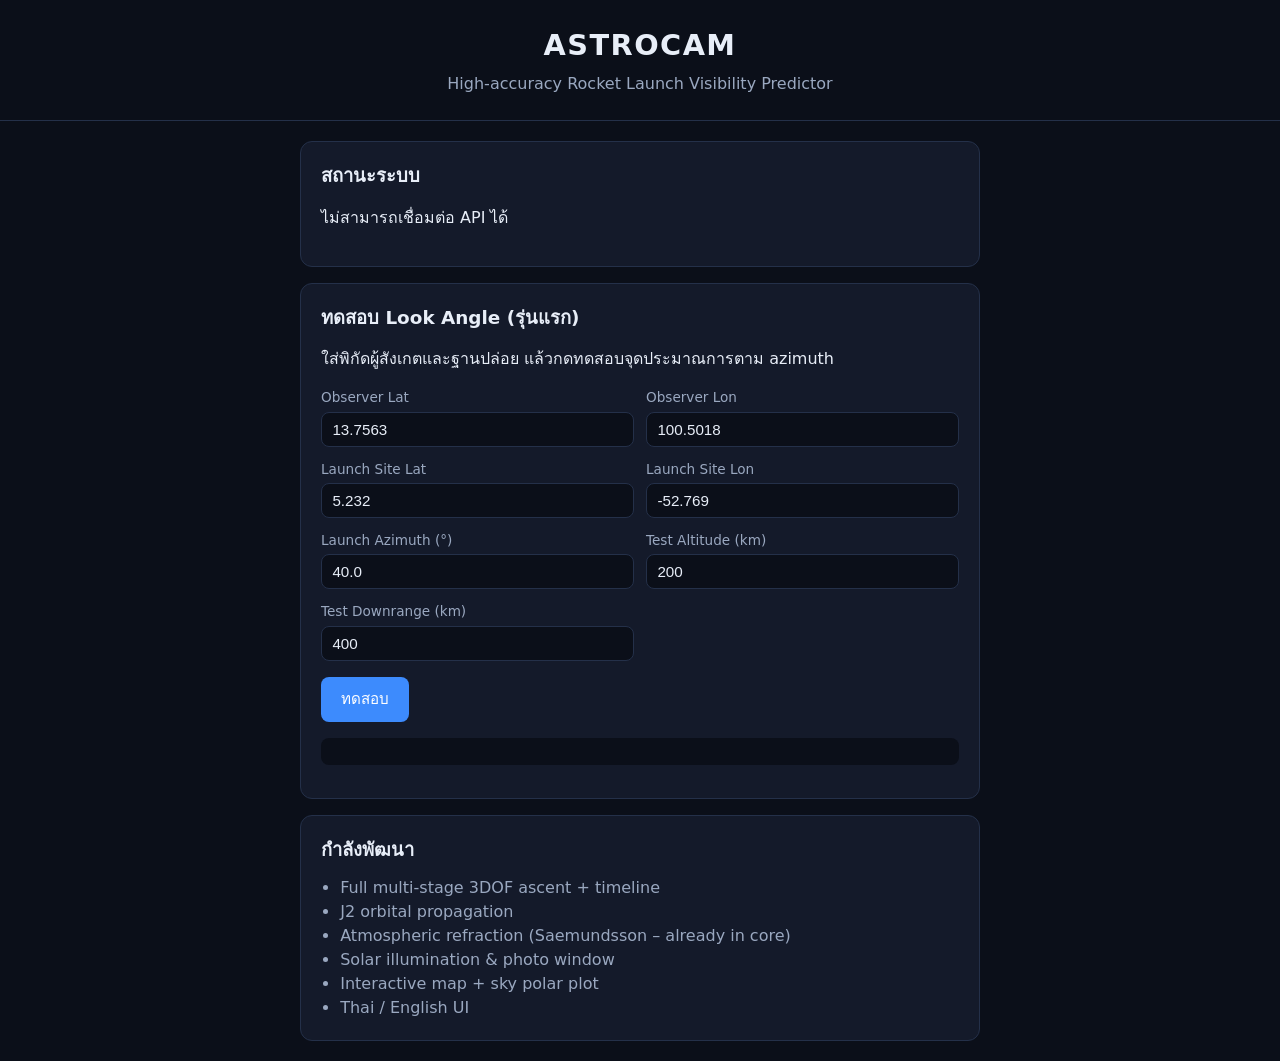
==== static/index.html @ 7070d9b9 "Add core physics engine and basic FastAPI + frontend" ====
<!DOCTYPE html>
<html lang="th">
<head>
  <meta charset="UTF-8" />
  <meta name="viewport" content="width=device-width, initial-scale=1.0" />
  <title>ASTROCAM – Rocket Visibility Predictor</title>
  <link rel="stylesheet" href="/static/style.css" />
</head>
<body>
  <header>
    <h1>ASTROCAM</h1>
    <p>High-accuracy Rocket Launch Visibility Predictor</p>
  </header>

  <main>
    <section class="card">
      <h2>สถานะระบบ</h2>
      <p id="health">กำลังตรวจสอบ...</p>
    </section>

    <section class="card">
      <h2>ทดสอบ Look Angle (รุ่นแรก)</h2>
      <p>ใส่พิกัดผู้สังเกตและฐานปล่อย แล้วกดทดสอบจุดประมาณการตาม azimuth</p>
      <div class="form-grid">
        <label>Observer Lat <input id="obs_lat" type="number" step="0.0001" value="13.7563" /></label>
        <label>Observer Lon <input id="obs_lon" type="number" step="0.0001" value="100.5018" /></label>
        <label>Launch Site Lat <input id="site_lat" type="number" step="0.0001" value="5.232" /></label>
        <label>Launch Site Lon <input id="site_lon" type="number" step="0.0001" value="-52.769" /></label>
        <label>Launch Azimuth (°) <input id="azimuth" type="number" step="0.1" value="40.0" /></label>
        <label>Test Altitude (km) <input id="alt_km" type="number" step="1" value="200" /></label>
        <label>Test Downrange (km) <input id="down_km" type="number" step="1" value="400" /></label>
      </div>
      <button id="btn_test">ทดสอบ</button>
      <pre id="result"></pre>
    </section>

    <section class="card info">
      <h2>กำลังพัฒนา</h2>
      <ul>
        <li>Full multi-stage 3DOF ascent + timeline</li>
        <li>J2 orbital propagation</li>
        <li>Atmospheric refraction (Saemundsson – already in core)</li>
        <li>Solar illumination & photo window</li>
        <li>Interactive map + sky polar plot</li>
        <li>Thai / English UI</li>
      </ul>
    </section>
  </main>

  <script src="/static/app.js"></script>
</body>
</html>
---- static/style.css ----
:root {
  --bg: #0b0f19;
  --card: #141a2a;
  --text: #e8eef8;
  --muted: #9aa8c0;
  --accent: #3d8bfd;
  --border: #243049;
}

* { box-sizing: border-box; }

body {
  margin: 0;
  font-family: system-ui, -apple-system, "Segoe UI", Roboto, sans-serif;
  background: var(--bg);
  color: var(--text);
  line-height: 1.5;
}

header {
  padding: 1.5rem 1rem;
  text-align: center;
  border-bottom: 1px solid var(--border);
}

header h1 {
  margin: 0;
  font-size: 1.8rem;
  letter-spacing: 0.05em;
}

header p {
  margin: 0.3rem 0 0;
  color: var(--muted);
}

main {
  max-width: 720px;
  margin: 0 auto;
  padding: 1.25rem;
  display: flex;
  flex-direction: column;
  gap: 1rem;
}

.card {
  background: var(--card);
  border: 1px solid var(--border);
  border-radius: 12px;
  padding: 1.25rem;
}

.card h2 {
  margin: 0 0 0.75rem;
  font-size: 1.15rem;
}

.form-grid {
  display: grid;
  grid-template-columns: 1fr 1fr;
  gap: 0.75rem;
  margin-bottom: 1rem;
}

label {
  display: flex;
  flex-direction: column;
  font-size: 0.85rem;
  color: var(--muted);
  gap: 0.25rem;
}

input {
  background: var(--bg);
  border: 1px solid var(--border);
  border-radius: 8px;
  color: var(--text);
  padding: 0.5rem 0.65rem;
  font-size: 0.95rem;
}

button {
  background: var(--accent);
  color: white;
  border: none;
  border-radius: 8px;
  padding: 0.65rem 1.25rem;
  font-size: 0.95rem;
  cursor: pointer;
}

button:hover { filter: brightness(1.1); }

pre {
  background: var(--bg);
  border-radius: 8px;
  padding: 0.85rem;
  overflow-x: auto;
  font-size: 0.85rem;
  margin-top: 1rem;
}

.info ul {
  margin: 0;
  padding-left: 1.2rem;
  color: var(--muted);
}

@media (max-width: 560px) {
  .form-grid { grid-template-columns: 1fr; }
}
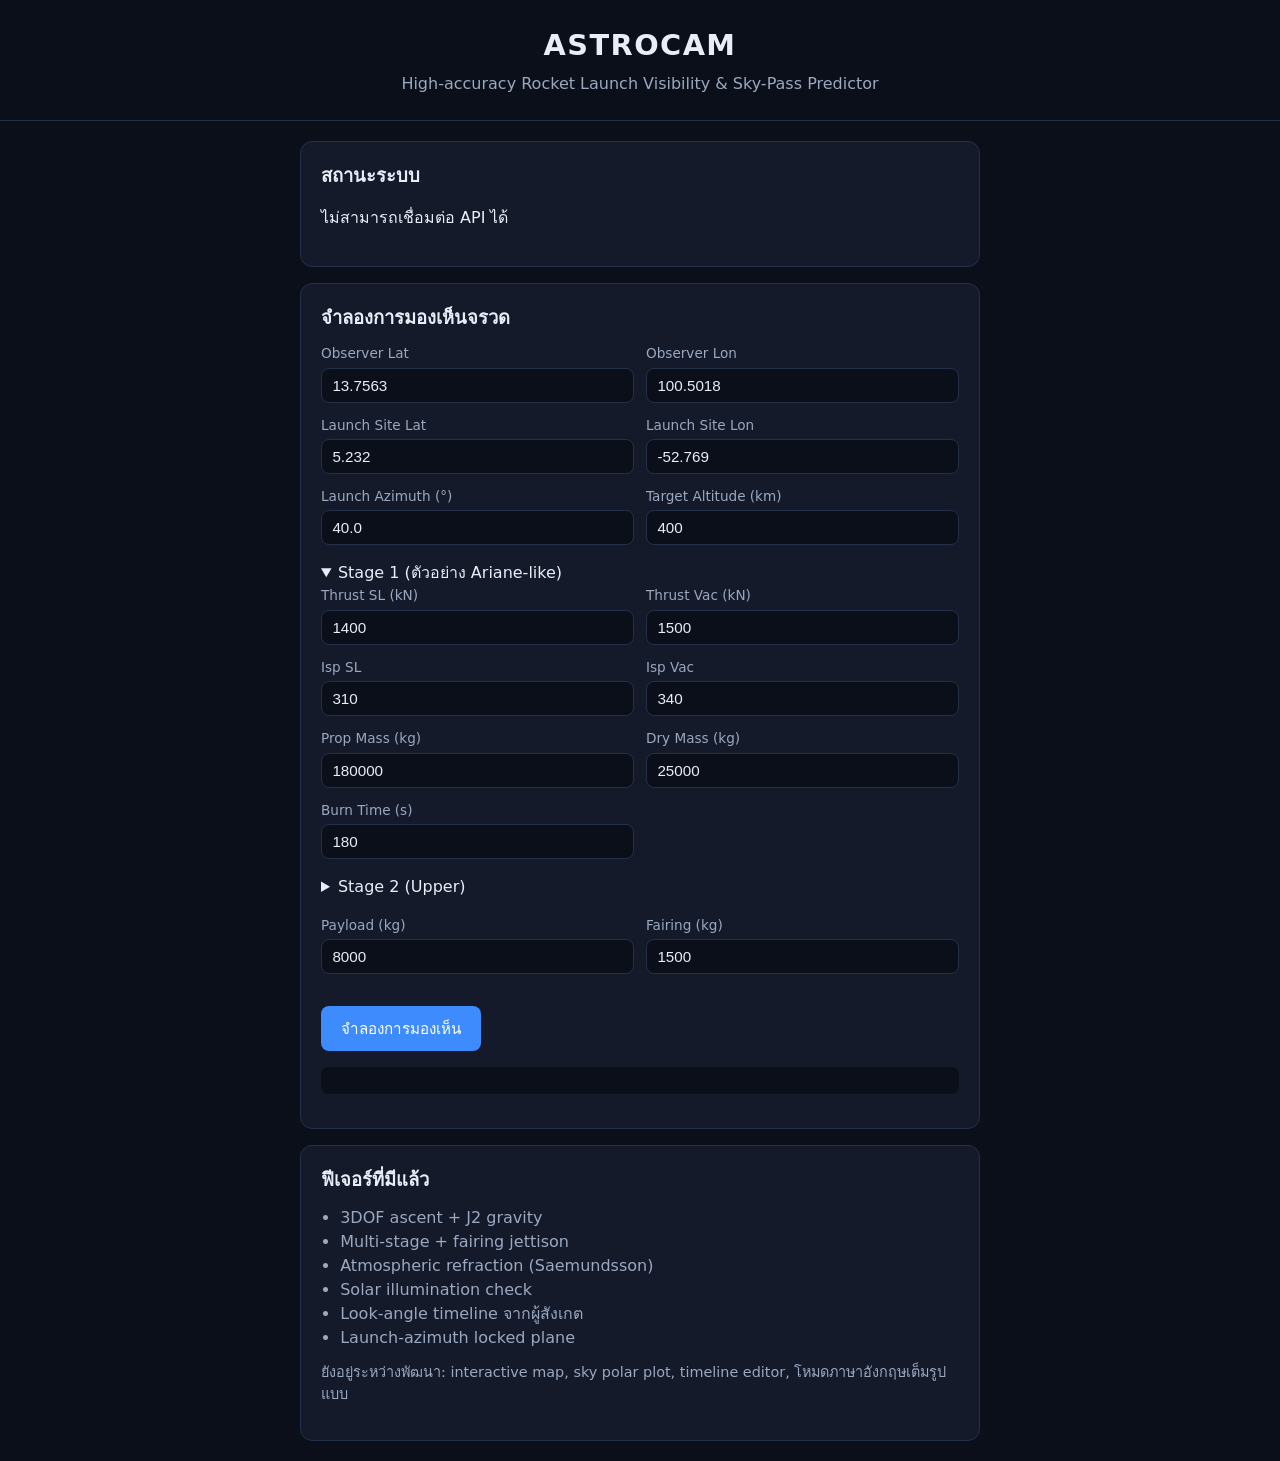
==== commit b21c4f2c: "Upgrade frontend for full simulation + better UX" ====
--- a/static/index.html
+++ b/static/index.html
@@ -9,7 +9,7 @@
 <body>
   <header>
     <h1>ASTROCAM</h1>
-    <p>High-accuracy Rocket Launch Visibility Predictor</p>
+    <p>High-accuracy Rocket Launch Visibility & Sky-Pass Predictor</p>
   </header>
 
   <main>
@@ -19,31 +19,75 @@
     </section>
 
     <section class="card">
-      <h2>ทดสอบ Look Angle (รุ่นแรก)</h2>
-      <p>ใส่พิกัดผู้สังเกตและฐานปล่อย แล้วกดทดสอบจุดประมาณการตาม azimuth</p>
+      <h2>จำลองการมองเห็นจรวด</h2>
+
       <div class="form-grid">
-        <label>Observer Lat <input id="obs_lat" type="number" step="0.0001" value="13.7563" /></label>
-        <label>Observer Lon <input id="obs_lon" type="number" step="0.0001" value="100.5018" /></label>
-        <label>Launch Site Lat <input id="site_lat" type="number" step="0.0001" value="5.232" /></label>
-        <label>Launch Site Lon <input id="site_lon" type="number" step="0.0001" value="-52.769" /></label>
-        <label>Launch Azimuth (°) <input id="azimuth" type="number" step="0.1" value="40.0" /></label>
-        <label>Test Altitude (km) <input id="alt_km" type="number" step="1" value="200" /></label>
-        <label>Test Downrange (km) <input id="down_km" type="number" step="1" value="400" /></label>
+        <label>Observer Lat
+          <input id="obs_lat" type="number" step="0.0001" value="13.7563" />
+        </label>
+        <label>Observer Lon
+          <input id="obs_lon" type="number" step="0.0001" value="100.5018" />
+        </label>
+        <label>Launch Site Lat
+          <input id="site_lat" type="number" step="0.0001" value="5.232" />
+        </label>
+        <label>Launch Site Lon
+          <input id="site_lon" type="number" step="0.0001" value="-52.769" />
+        </label>
+        <label>Launch Azimuth (°)
+          <input id="azimuth" type="number" step="0.1" value="40.0" />
+        </label>
+        <label>Target Altitude (km)
+          <input id="target_alt" type="number" step="10" value="400" />
+        </label>
       </div>
-      <button id="btn_test">ทดสอบ</button>
+
+      <details open>
+        <summary>Stage 1 (ตัวอย่าง Ariane-like)</summary>
+        <div class="form-grid">
+          <label>Thrust SL (kN) <input id="s1_thrust_sl" type="number" value="1400" /></label>
+          <label>Thrust Vac (kN) <input id="s1_thrust_vac" type="number" value="1500" /></label>
+          <label>Isp SL <input id="s1_isp_sl" type="number" value="310" /></label>
+          <label>Isp Vac <input id="s1_isp_vac" type="number" value="340" /></label>
+          <label>Prop Mass (kg) <input id="s1_prop" type="number" value="180000" /></label>
+          <label>Dry Mass (kg) <input id="s1_dry" type="number" value="25000" /></label>
+          <label>Burn Time (s) <input id="s1_burn" type="number" value="180" /></label>
+        </div>
+      </details>
+
+      <details>
+        <summary>Stage 2 (Upper)</summary>
+        <div class="form-grid">
+          <label>Thrust Vac (kN) <input id="s2_thrust_vac" type="number" value="180" /></label>
+          <label>Isp Vac <input id="s2_isp_vac" type="number" value="457" /></label>
+          <label>Prop Mass (kg) <input id="s2_prop" type="number" value="30000" /></label>
+          <label>Dry Mass (kg) <input id="s2_dry" type="number" value="6000" /></label>
+          <label>Burn Time (s) <input id="s2_burn" type="number" value="700" /></label>
+        </div>
+      </details>
+
+      <div class="form-grid" style="margin-top:1rem">
+        <label>Payload (kg) <input id="payload" type="number" value="8000" /></label>
+        <label>Fairing (kg) <input id="fairing" type="number" value="1500" /></label>
+      </div>
+
+      <button id="btn_sim" style="margin-top:1rem">จำลองการมองเห็น</button>
       <pre id="result"></pre>
     </section>
 
     <section class="card info">
-      <h2>กำลังพัฒนา</h2>
+      <h2>ฟีเจอร์ที่มีแล้ว</h2>
       <ul>
-        <li>Full multi-stage 3DOF ascent + timeline</li>
-        <li>J2 orbital propagation</li>
-        <li>Atmospheric refraction (Saemundsson – already in core)</li>
-        <li>Solar illumination & photo window</li>
-        <li>Interactive map + sky polar plot</li>
-        <li>Thai / English UI</li>
+        <li>3DOF ascent + J2 gravity</li>
+        <li>Multi-stage + fairing jettison</li>
+        <li>Atmospheric refraction (Saemundsson)</li>
+        <li>Solar illumination check</li>
+        <li>Look-angle timeline จากผู้สังเกต</li>
+        <li>Launch-azimuth locked plane</li>
       </ul>
+      <p style="color:var(--muted);font-size:0.9rem;margin-top:0.8rem">
+        ยังอยู่ระหว่างพัฒนา: interactive map, sky polar plot, timeline editor, โหมดภาษาอังกฤษเต็มรูปแบบ
+      </p>
     </section>
   </main>
 
